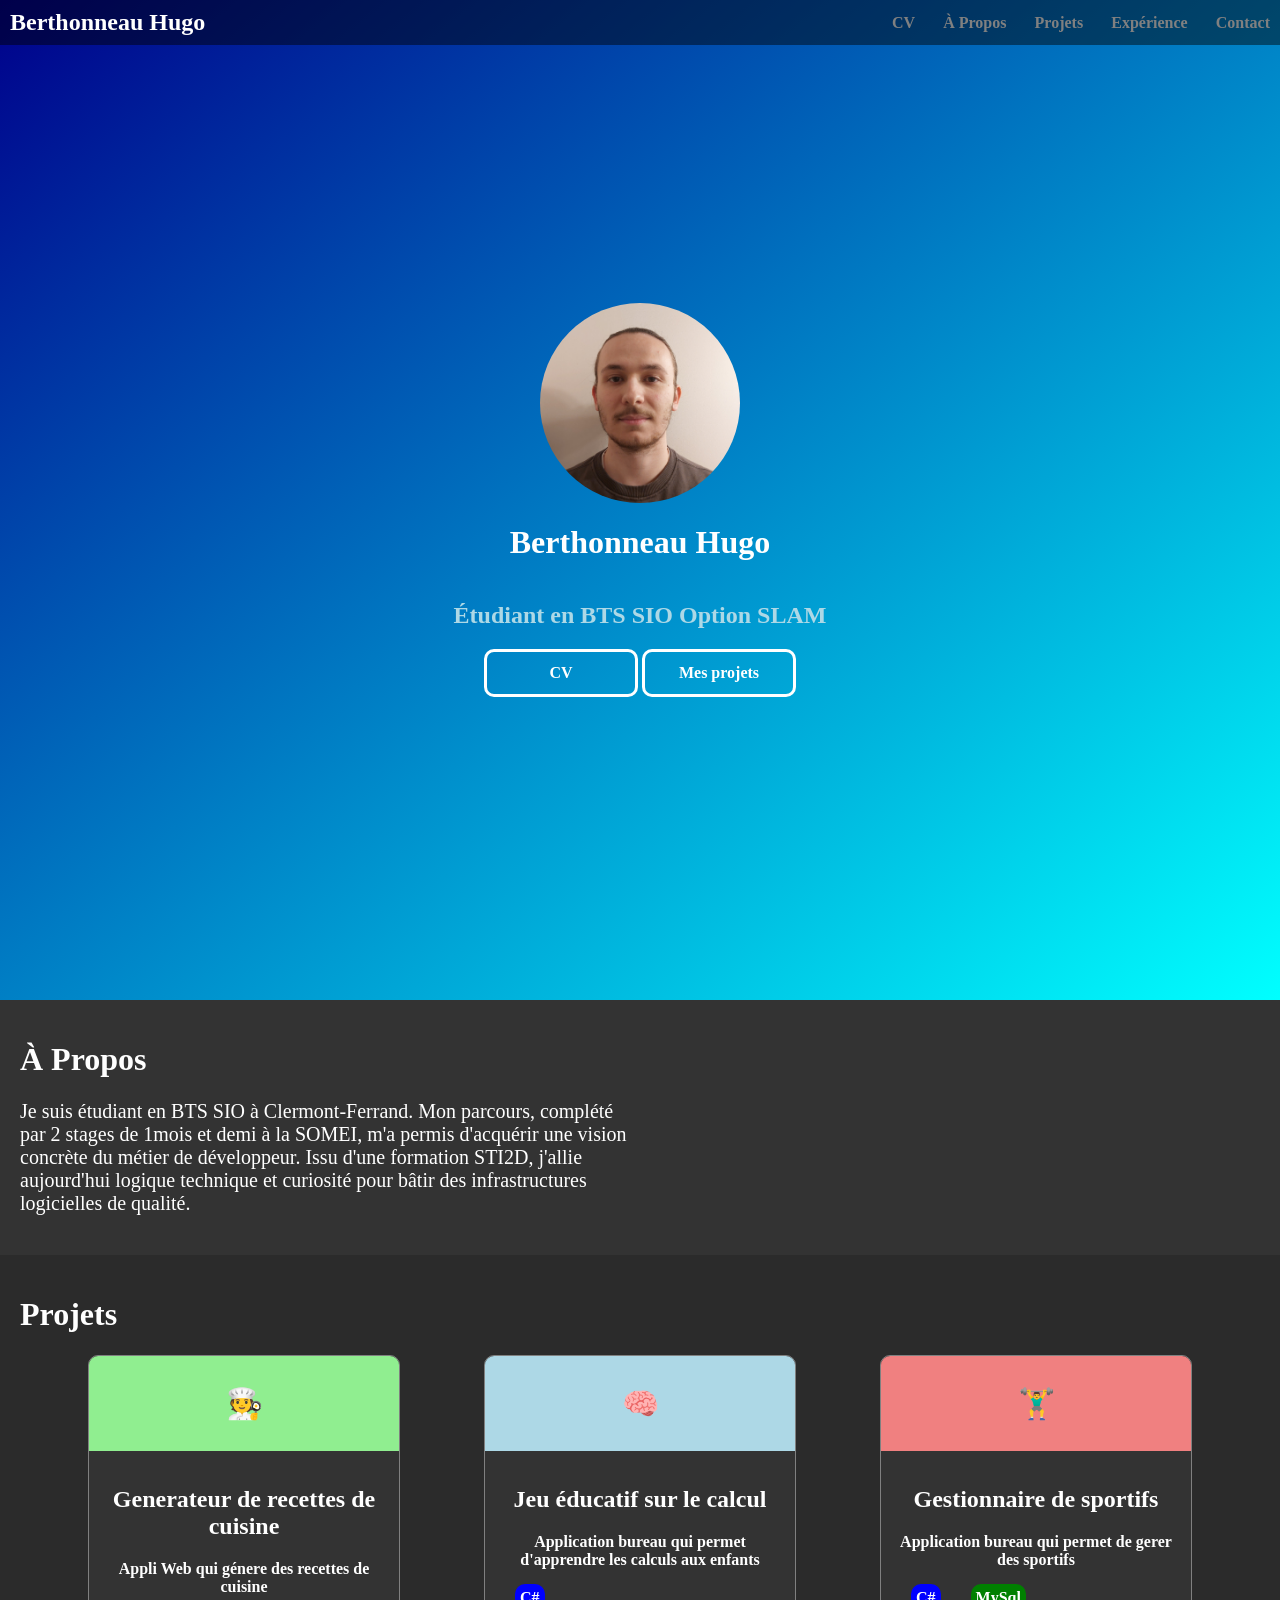
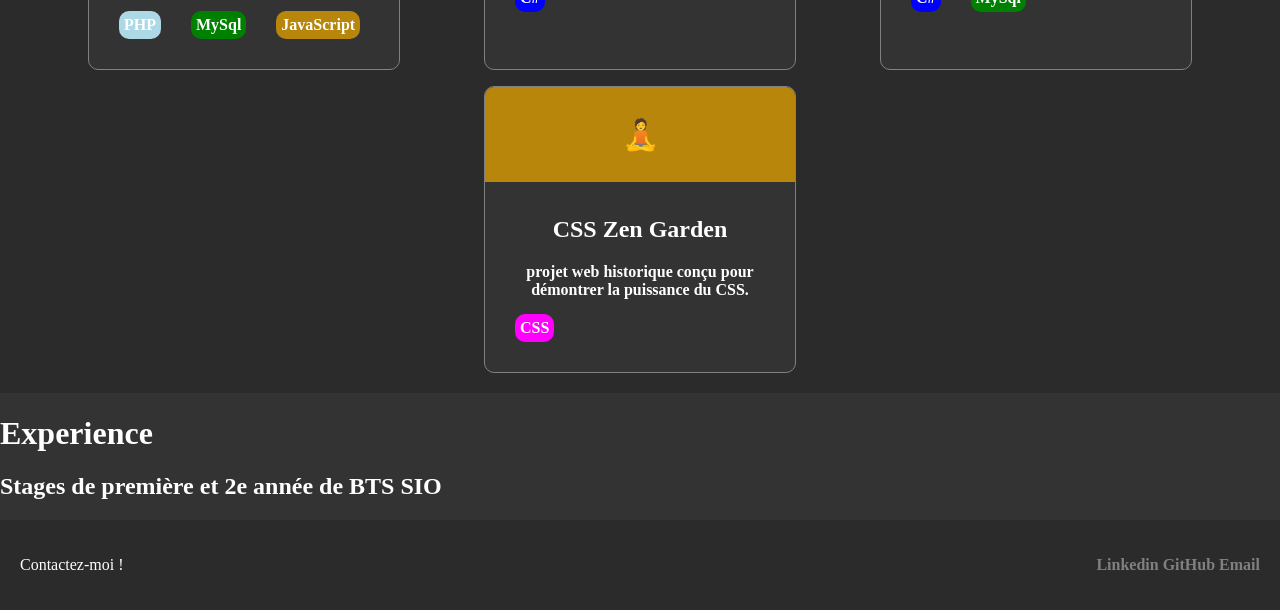
==== index.html @ bf213503 "ajout" ====
<!DOCTYPE html>
<html lang="fr">
    <head>
        <meta charset="utf-8">
        <link rel="stylesheet" href="style.css" type="text/css" />
    </head>
    <body>
        <nav>
            <h1>Berthonneau Hugo</h1>
            <div id="liens">
                <a href="assets/pdf/CVHugoBerthonneau.pdf" download="CV_Hugo_Berthonneau">CV</a>
                <a href="#aPropos">À Propos</a>
                <a href="#projets">Projets</a>
                <a href="#experience">Expérience</a>
                <a href="#contact">Contact</a>

            </div>
        </nav>
        <div id="bandeau">
            <img src="assets/images/photo.png" alt="photo de profil" id="photoProfil">
            <h1>Berthonneau Hugo</h1>
            <h2 id="etudiant">Étudiant en BTS SIO Option SLAM</h2>
            
            <div>
                <a href="assets/pdf/CVHugoBerthonneau.pdf" download="CV_Hugo_Berthonneau" class="btn">CV</a>
                <a href="#projets" class="btn">Mes projets</a>
            </div>

        </div>
        <div id="contenu">


            <div id="aPropos">
                <h1>À Propos</h1>

                <p>
                    Je suis étudiant en BTS SIO à Clermont-Ferrand. Mon parcours, complété par 2 stages de 1mois et demi à la SOMEI, m'a permis d'acquérir une vision concrète du métier de développeur. Issu d'une formation STI2D, j'allie aujourd'hui logique technique et curiosité pour bâtir des infrastructures logicielles de qualité.
                </p>

            </div>


            <div id="projets">
                <h1>Projets</h1>

                <div id="listeProjets">
                    <!-- carte "Generateur de recettes de cuisine"-->
                    <a href="" class="projet">
                        <div class="headerProjet" style="background: lightgreen;">
                            🧑‍🍳
                        </div>
                        <div class="contenuProjet">
                            <h2>Generateur de recettes de cuisine</h2>
                            Appli Web qui génere des recettes de cuisine
                            <div id="langages">
                                <p class="langage" style="background-color: lightblue;">PHP</p>
                                <p class="langage" style="background-color: green;">MySql</p>
                                <p class="langage" style="background-color: darkgoldenrod;">JavaScript</p>
                            </div>                        
                        </div>
                    </a>

                    <!-- carte "Jeu éducatif sur le calcul"-->
                    <a href="" class="projet">
                        <div class="headerProjet" style="background: lightblue;">
                            🧠
                        </div>
                        <div class="contenuProjet">
                            <h2>Jeu éducatif sur le calcul</h2>
                            Application bureau qui permet d'apprendre les calculs aux enfants
                            <div id="langages">
                                <p class="langage" style="background-color: blue;">C#</p>
                            </div>                        
                        </div>
                    </a>

                    <!-- carte "Gestionnaire de sportifs"-->
                    <a href="" class="projet">
                        <div class="headerProjet" style="background: lightcoral;">
                            🏋️‍♂️
                        </div>
                        <div class="contenuProjet">
                            <h2>Gestionnaire de sportifs</h2>
                            Application bureau qui permet de gerer des sportifs
                            <div id="langages">
                                <p class="langage" style="background-color: blue;">C#</p>
                                <p class="langage" style="background-color: green;">MySql</p>
                            </div>                        
                        </div>
                    </a>

                    <!-- carte "CSS Zen Garden"-->
                    <a href="" class="projet">
                        <div class="headerProjet" style="background: darkgoldenrod;">
                            🧘
                        </div>
                        <div class="contenuProjet">
                            <h2>CSS Zen Garden</h2>
                            projet web historique conçu pour démontrer la puissance du CSS.
                            <div id="langages">
                                <p class="langage" style="background-color: magenta;">CSS</p>
                            </div>                        
                        </div>
                    </a>

                </div>               
            </div>

            <h1>Experience</h1>

            <div id="experience">

                <div>
                    <h2>Stages de première et 2e année de BTS SIO</h2>
                    
                </div>
                
            </div>

            <div id="contact">

                <p>Contactez-moi !</p>
                <div>
                    <a href="https://www.linkedin.com/in/hugoberthonneau/">Linkedin</a>
                    <a href="https://github.com/HugoBerthonneau">GitHub</a>
                    <a href="mailto:hugo.berthonneau42@gmail.com">Email</a>
                </div>
                
            </div>
        </div>
    </body>
</html>
---- style.css ----
* {
    color: white;
    
}

body {
    background-color: rgb(51, 51, 51);
    margin: 0px;
}

nav {
    position: fixed;
    display: flex;
    justify-content: space-between;
    color: rgb(51, 51, 51);
    align-items: center;
    width: 100%;
    height: 5%;
    background-color: rgba(0, 0, 0, 0.459);
    padding: 10px;
    box-sizing: border-box;
    z-index: 1;
}

a {
    color: gray;
    text-align: center;
    text-decoration: none;
    display: inline-block;
    font-weight: bold;
}

a:hover {
    color: white;
}

#liens {
    display: flex;
    justify-content: space-between;
    width: 30%;
}

#bandeau {
    background: linear-gradient(to bottom right, darkblue, cyan);
    height: 1000px;
    margin: 0px;
    display: flex;
    justify-content: center;
    flex-direction: column;
    align-items: center;
    backdrop-filter: blur(10px);
}

#photoProfil {
    width: 200px;
    height: 200px;
    border-radius: 50%;
}

#etudiant {
    color: lightblue;
}


.btn {
    padding: 12px 24px;
    border-radius: 10px;
    color: white;
    border: solid;
    width: 100px;
}

.btn:hover {
    background-color: rgba(255, 255, 255, 0.356);
    cursor: pointer;
}

#aPropos p {
    font-size: 20px;
    width: 50%;
    align-self: center;
}

#projets, #aPropos, #contact {
    padding: 20px;
}

#projets, #contact {
    background-color: rgb(43, 43, 43);
}

#listeProjets {
    display: flex;
    justify-content: space-evenly;
    flex-wrap: wrap;
    gap: 16px;
}

.projet {
    border: 1px solid gray;
    border-radius: 10px;
    width: 25%;
    overflow: hidden;
    background-color: rgb(51, 51, 51);
}

.projet .headerProjet{
    text-align: center;
    padding: 30px;
    font-size: 30px;
}

.projet .contenuProjet {
    padding: 15px;
}

#langages {
    display: flex;
    justify-content: flex-start;
}

.langage {
    border-radius: 10px;
    box-sizing: border-box;
    text-align: center;
    padding: 5px;
    width: fit-content;
    font-weight: bold;
    margin: 15px;
    flex-wrap: wrap;
}

#contact {
    display: flex;
    justify-content: space-between;
    padding: 20px;
    align-items: center;
}
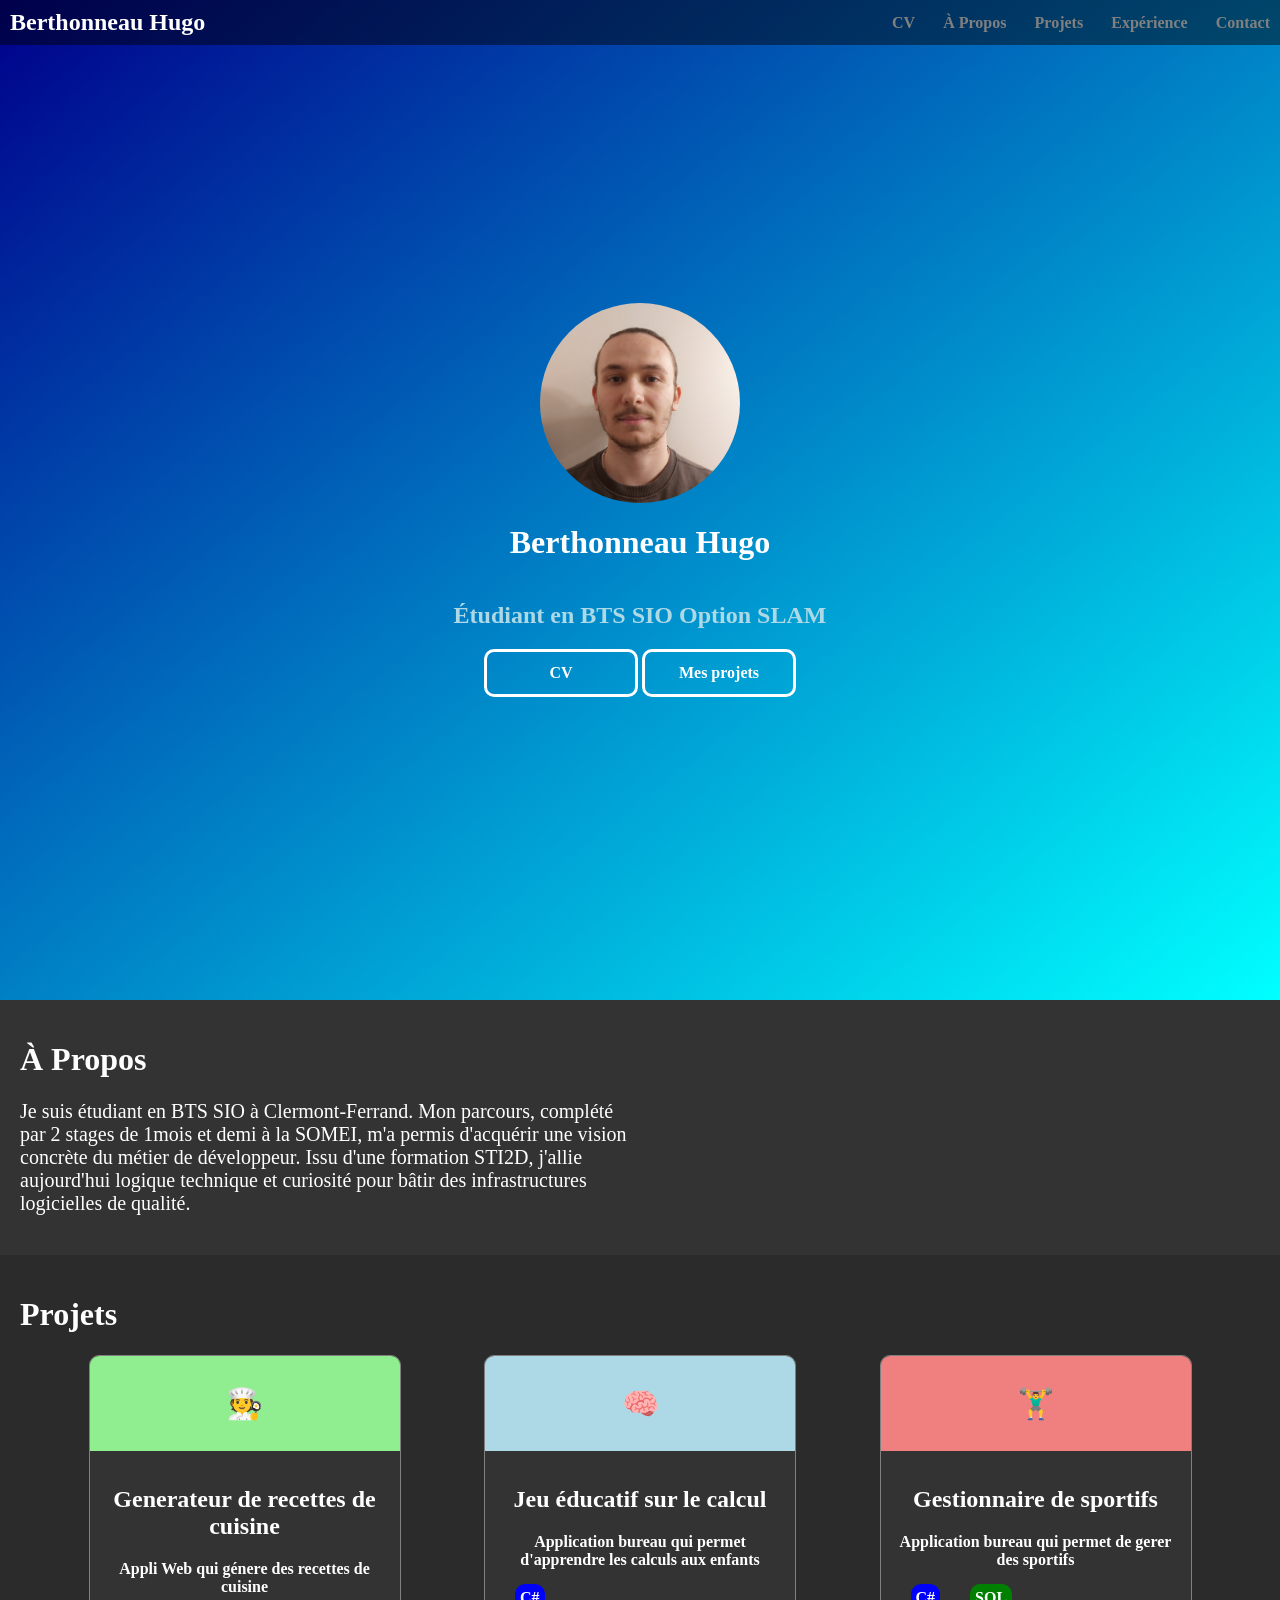
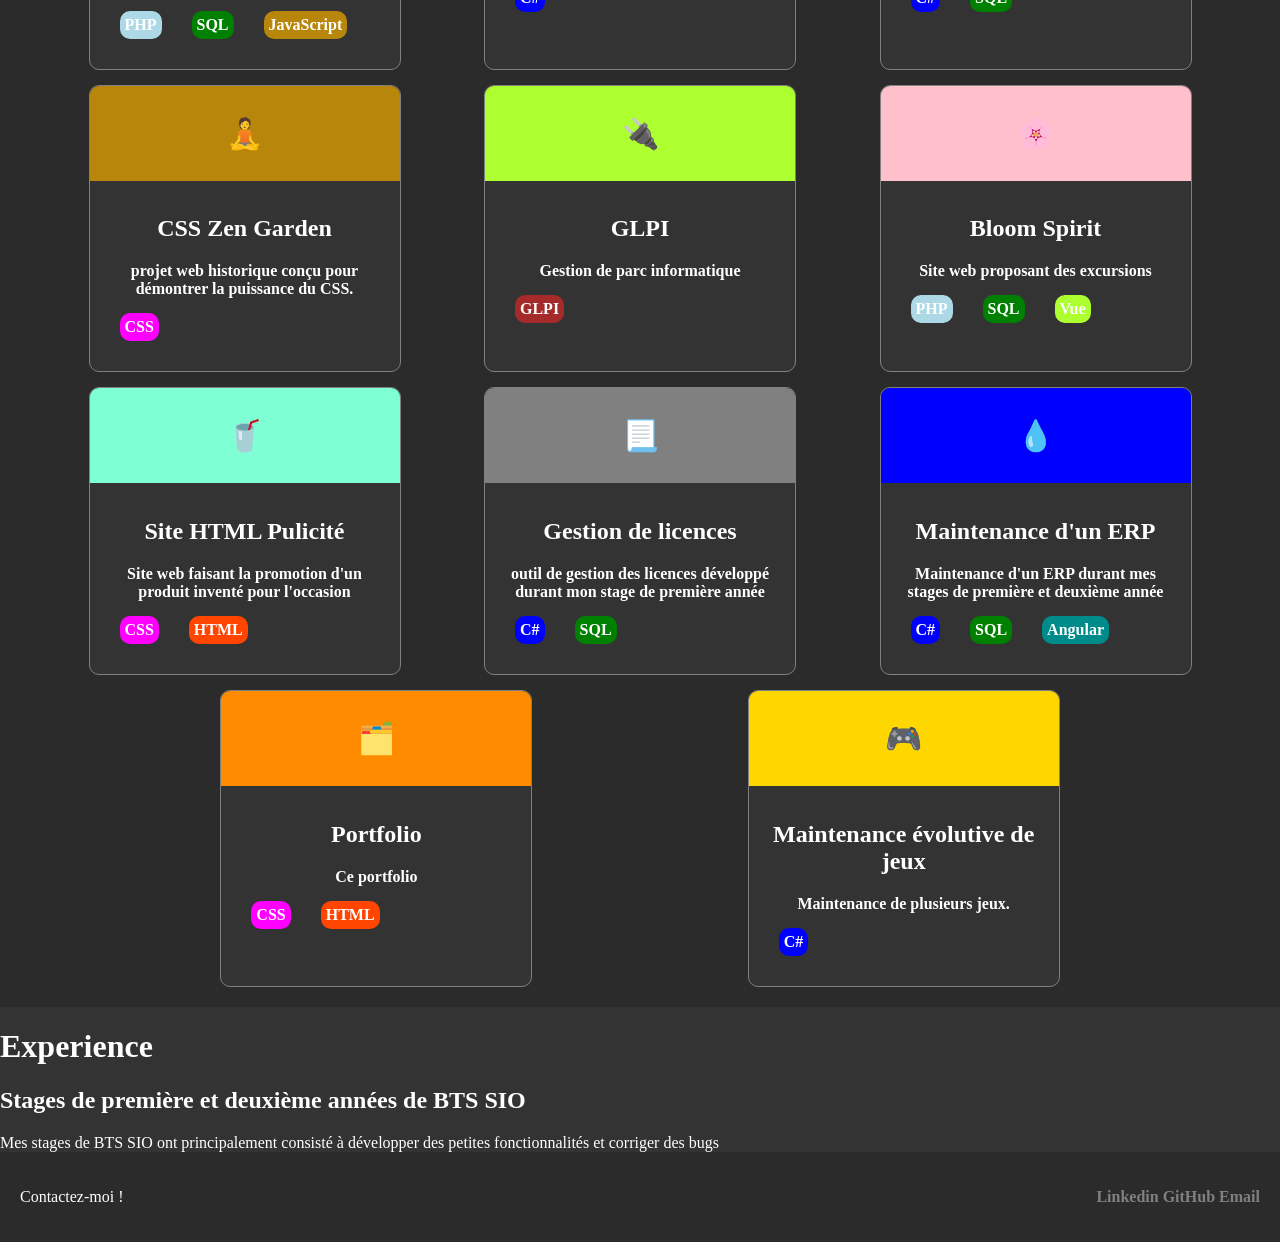
==== commit bfd9564c: "modifs" ====
--- a/index.html
+++ b/index.html
@@ -54,7 +54,7 @@
                             Appli Web qui génere des recettes de cuisine
                             <div id="langages">
                                 <p class="langage" style="background-color: lightblue;">PHP</p>
-                                <p class="langage" style="background-color: green;">MySql</p>
+                                <p class="langage" style="background-color: green;">SQL</p>
                                 <p class="langage" style="background-color: darkgoldenrod;">JavaScript</p>
                             </div>                        
                         </div>
@@ -84,7 +84,7 @@
                             Application bureau qui permet de gerer des sportifs
                             <div id="langages">
                                 <p class="langage" style="background-color: blue;">C#</p>
-                                <p class="langage" style="background-color: green;">MySql</p>
+                                <p class="langage" style="background-color: green;">SQL</p>
                             </div>                        
                         </div>
                     </a>
@@ -103,6 +103,111 @@
                         </div>
                     </a>
 
+                    <!-- carte "GLPI"-->
+                    <a href="" class="projet">
+                        <div class="headerProjet" style="background: greenyellow;">
+                            🔌
+                        </div>
+                        <div class="contenuProjet">
+                            <h2>GLPI</h2>
+                            Gestion de parc informatique
+                            <div id="langages">
+                                <p class="langage" style="background-color: brown;">GLPI</p>
+                            </div>                        
+                        </div>
+                    </a>
+
+                    <!-- carte "Bloom Spirit"-->
+                    <a href="" class="projet">
+                        <div class="headerProjet" style="background: pink;">
+                            🌸
+                        </div>
+                        <div class="contenuProjet">
+                            <h2>Bloom Spirit</h2>
+                            Site web proposant des excursions
+                            <div id="langages">
+                                <p class="langage" style="background-color: lightblue;">PHP</p>
+                                <p class="langage" style="background-color: green;">SQL</p>
+                                <p class="langage" style="background-color: greenyellow;">Vue</p>
+                            </div>                        
+                        </div>
+                    </a>
+
+                    <!-- carte "Site HTML Pulicité"-->
+                    <a href="" class="projet">
+                        <div class="headerProjet" style="background: aquamarine;">
+                            🥤
+                        </div>
+                        <div class="contenuProjet">
+                            <h2>Site HTML Pulicité</h2>
+                            Site web faisant la promotion d'un produit inventé pour l'occasion
+                            <div id="langages">
+                                <p class="langage" style="background-color: magenta;">CSS</p>
+                                <p class="langage" style="background-color: orangered;">HTML</p>
+                            </div>                        
+                        </div>
+                    </a>
+
+                    <!-- carte "Gestion de licences"-->
+                    <a href="" class="projet">
+                        <div class="headerProjet" style="background: grey;">
+                            📃
+                        </div>
+                        <div class="contenuProjet">
+                            <h2>Gestion de licences</h2>
+                            outil de gestion des licences développé durant mon stage de première année
+                            <div id="langages">
+                                <p class="langage" style="background-color: blue;">C#</p>
+                                <p class="langage" style="background-color: green;">SQL</p>
+                            </div>                        
+                        </div>
+                    </a>
+
+                    <!-- carte "Maintenance d'un ERP"-->
+                    <a href="" class="projet">
+                        <div class="headerProjet" style="background: blue;">
+                            💧
+                        </div>
+                        <div class="contenuProjet">
+                            <h2>Maintenance d'un ERP</h2>
+                            Maintenance d'un ERP durant mes stages de première et deuxième année
+                            <div id="langages">
+                                <p class="langage" style="background-color: blue;">C#</p>
+                                <p class="langage" style="background-color: green;">SQL</p>
+                                <p class="langage" style="background-color: darkcyan;">Angular</p>
+                            </div>                        
+                        </div>
+                    </a>
+
+                    <!-- carte "Portfolio"-->
+                    <a href="" class="projet">
+                        <div class="headerProjet" style="background: darkorange;">
+                            🗂️
+                        </div>
+                        <div class="contenuProjet">
+                            <h2>Portfolio</h2>
+                            Ce portfolio 
+                            <div id="langages">
+                                <p class="langage" style="background-color: magenta;">CSS</p>
+                                <p class="langage" style= "background-color: orangered;">HTML</p>
+                            </div>                        
+                        </div>
+                    </a>
+
+                    <!-- carte "Maintenance corrective et/ou évolutive de jeux"-->
+                    <a href="" class="projet">
+                        <div class="headerProjet" style="background: gold;">
+                            🎮
+                        </div>
+                        <div class="contenuProjet">
+                            <h2>Maintenance évolutive de jeux</h2>
+                            Maintenance de plusieurs jeux.
+                            <div id="langages">
+                                <p class="langage" style="background-color: blue;">C#</p>
+                            </div>                        
+                        </div>
+                    </a>
+
                 </div>               
             </div>
 
@@ -111,9 +216,10 @@
             <div id="experience">
 
                 <div>
-                    <h2>Stages de première et 2e année de BTS SIO</h2>
-                    
+                    <h2>Stages de première et deuxième années de BTS SIO</h2>                    
                 </div>
+
+                Mes stages de BTS SIO ont principalement consisté à développer des petites fonctionnalités et corriger des bugs
                 
             </div>
 
--- a/style.css
+++ b/style.css
@@ -93,7 +93,7 @@
     display: flex;
     justify-content: space-evenly;
     flex-wrap: wrap;
-    gap: 16px;
+    gap: 15px;
 }
 
 .projet {
@@ -134,5 +134,6 @@
     display: flex;
     justify-content: space-between;
     padding: 20px;
-    align-items: center;
+    align-items: center;  
+    
 }
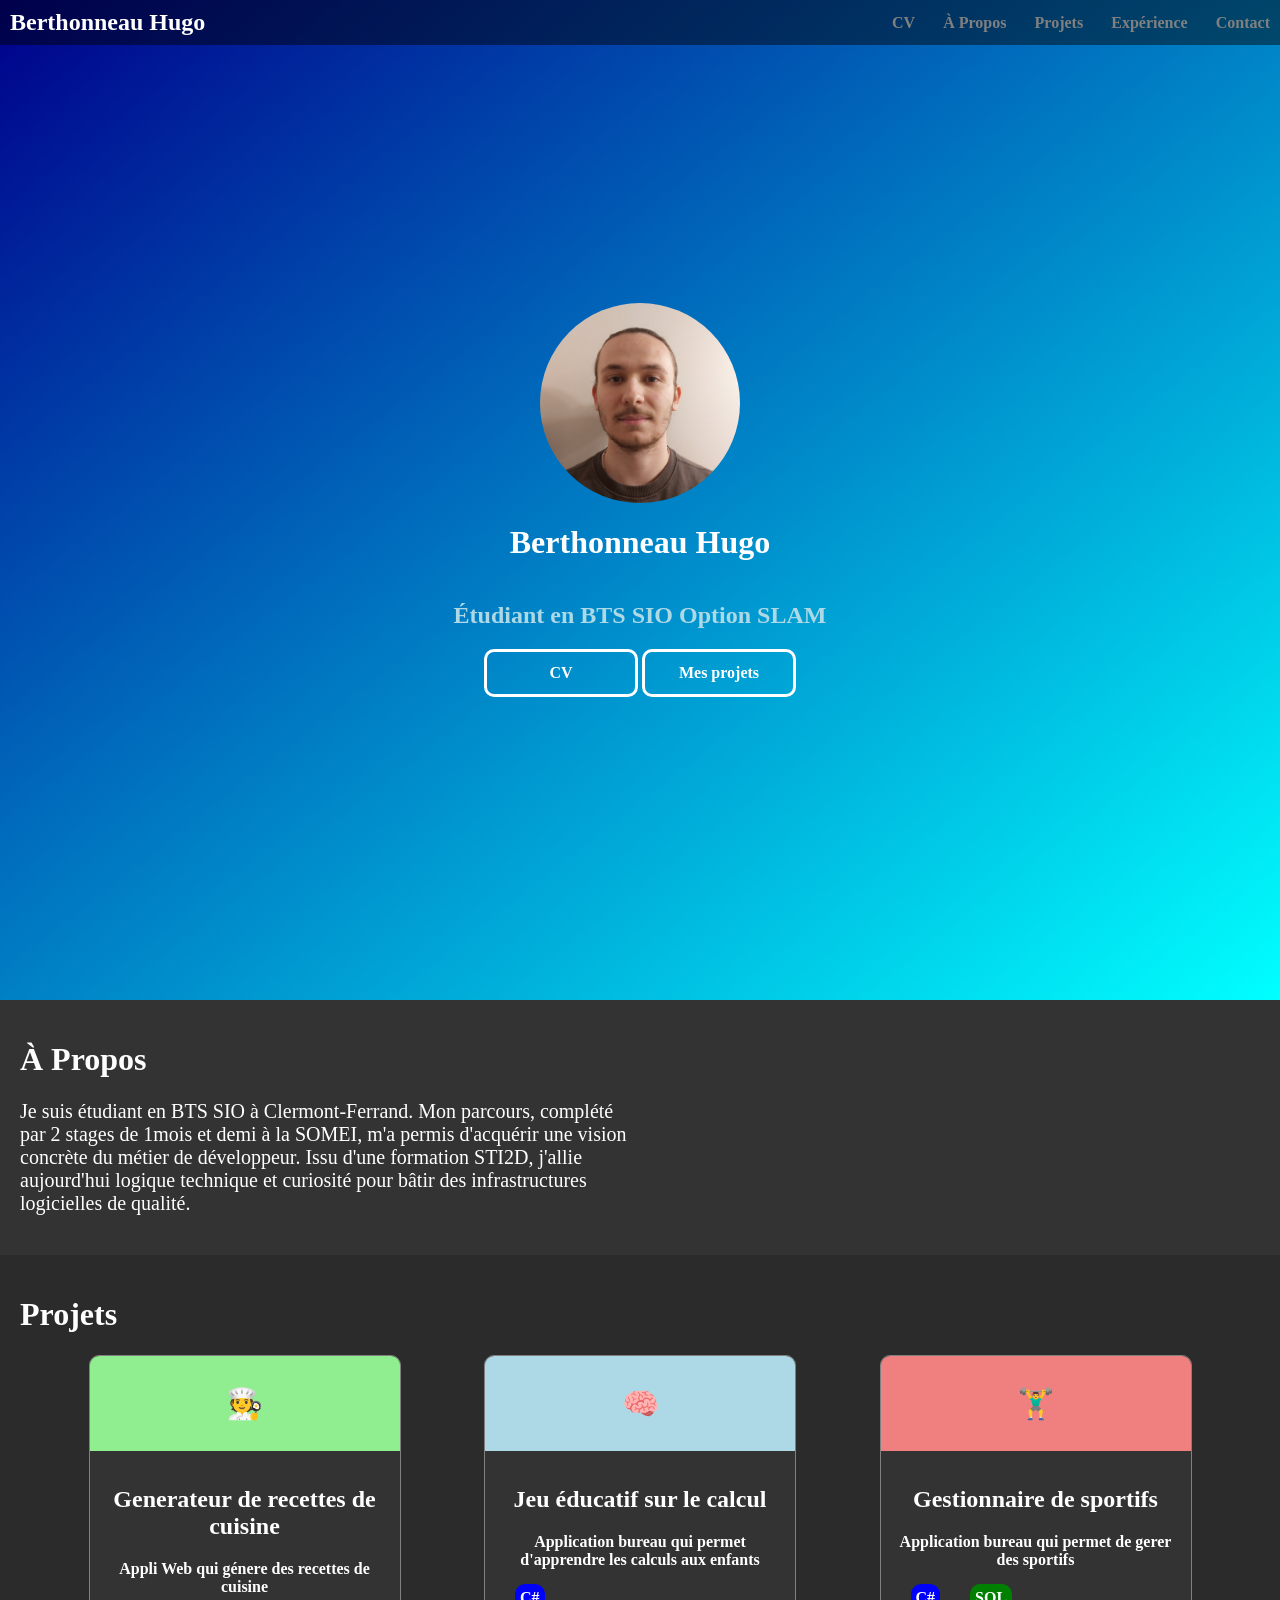
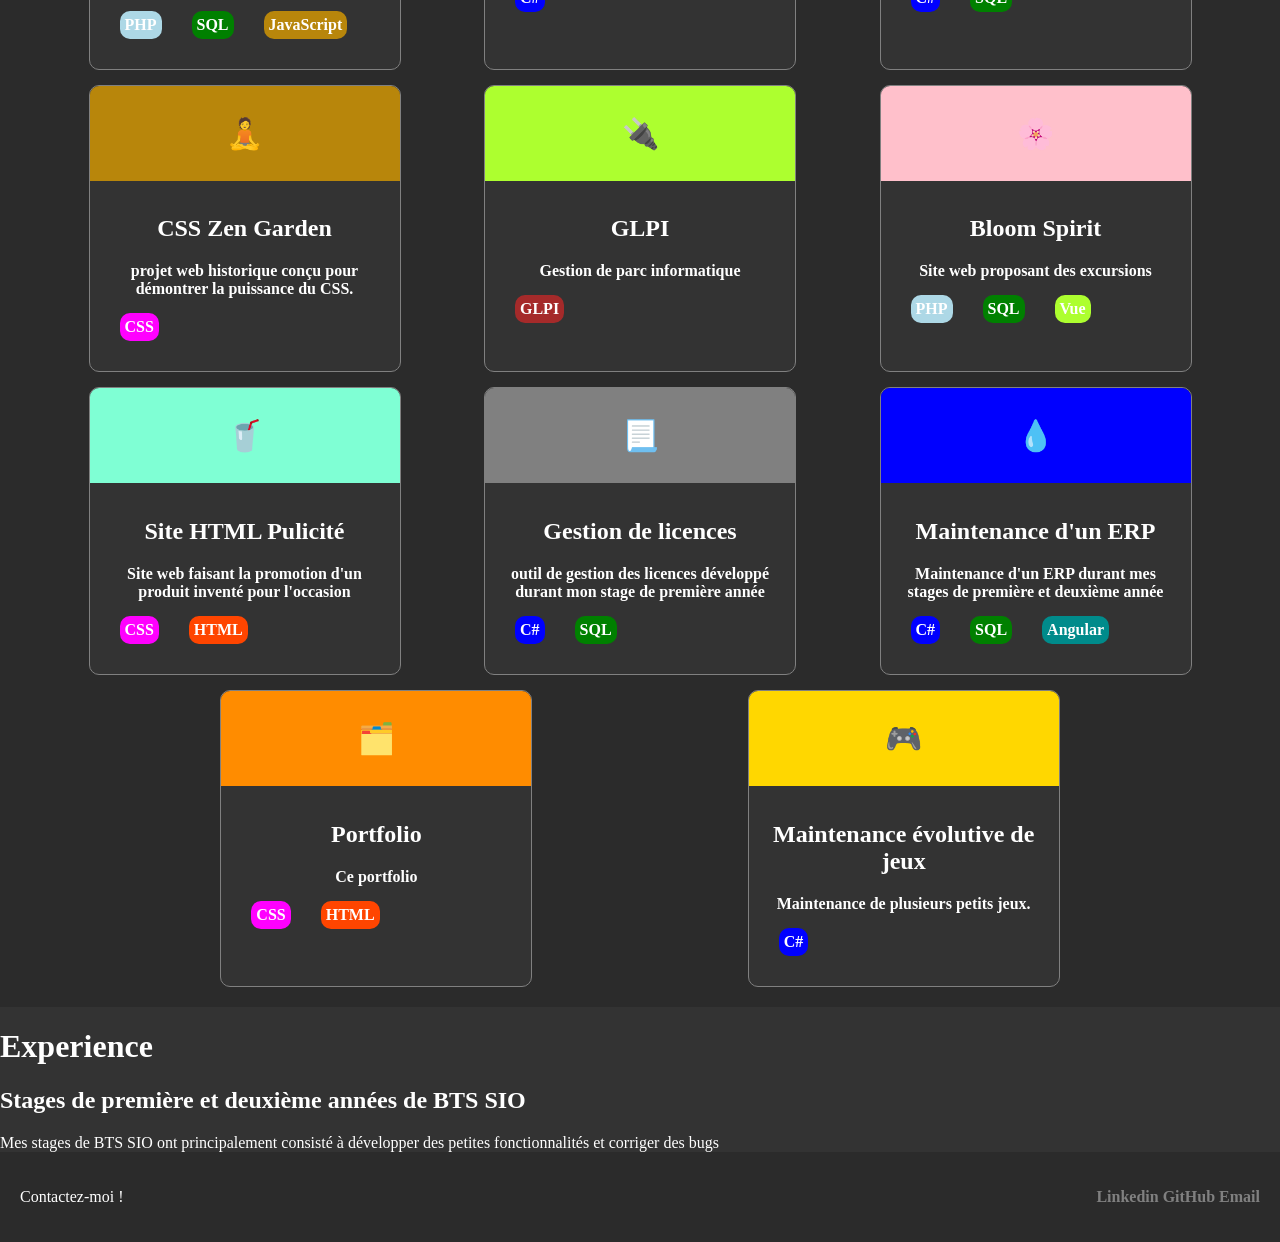
==== commit fe763e4d: "push final ?" ====
--- a/index.html
+++ b/index.html
@@ -45,7 +45,7 @@
 
                 <div id="listeProjets">
                     <!-- carte "Generateur de recettes de cuisine"-->
-                    <a href="" class="projet">
+                    <a href="recettes.html" class="projet">
                         <div class="headerProjet" style="background: lightgreen;">
                             🧑‍🍳
                         </div>
@@ -75,7 +75,7 @@
                     </a>
 
                     <!-- carte "Gestionnaire de sportifs"-->
-                    <a href="" class="projet">
+                    <a href="sportsio.html" class="projet">
                         <div class="headerProjet" style="background: lightcoral;">
                             🏋️‍♂️
                         </div>
@@ -118,7 +118,7 @@
                     </a>
 
                     <!-- carte "Bloom Spirit"-->
-                    <a href="" class="projet">
+                    <a href="bloomSpirit.html" class="projet">
                         <div class="headerProjet" style="background: pink;">
                             🌸
                         </div>
@@ -201,7 +201,7 @@
                         </div>
                         <div class="contenuProjet">
                             <h2>Maintenance évolutive de jeux</h2>
-                            Maintenance de plusieurs jeux.
+                            Maintenance de plusieurs petits jeux.
                             <div id="langages">
                                 <p class="langage" style="background-color: blue;">C#</p>
                             </div>                        
--- a/style.css
+++ b/style.css
@@ -75,7 +75,7 @@
     cursor: pointer;
 }
 
-#aPropos p {
+#aPropos p, #enjeux, #bilan {
     font-size: 20px;
     width: 50%;
     align-self: center;
@@ -85,7 +85,7 @@
     padding: 20px;
 }
 
-#projets, #contact {
+#projets, #contact, #enjeux, #bilan{
     background-color: rgb(43, 43, 43);
 }
 
@@ -136,4 +136,31 @@
     padding: 20px;
     align-items: center;  
     
+}
+
+#enjeux, .pages, #bilan {
+        padding: 20px;
+        width: 100%;
+}
+
+.pages {
+    display: grid;
+    grid-template-columns: 2fr 1fr;
+    grid-template-rows: 1fr 1fr;
+    gap: 12px;
+
+}
+
+.pages img:first-child {
+    grid-row: span 2;
+    width: 100%;
+    height: 100%;
+    object-fit: cover;
+}
+
+.pages img {
+    width: 100%;
+    height: 100%;
+    object-fit: cover;
+    display: block;
 }
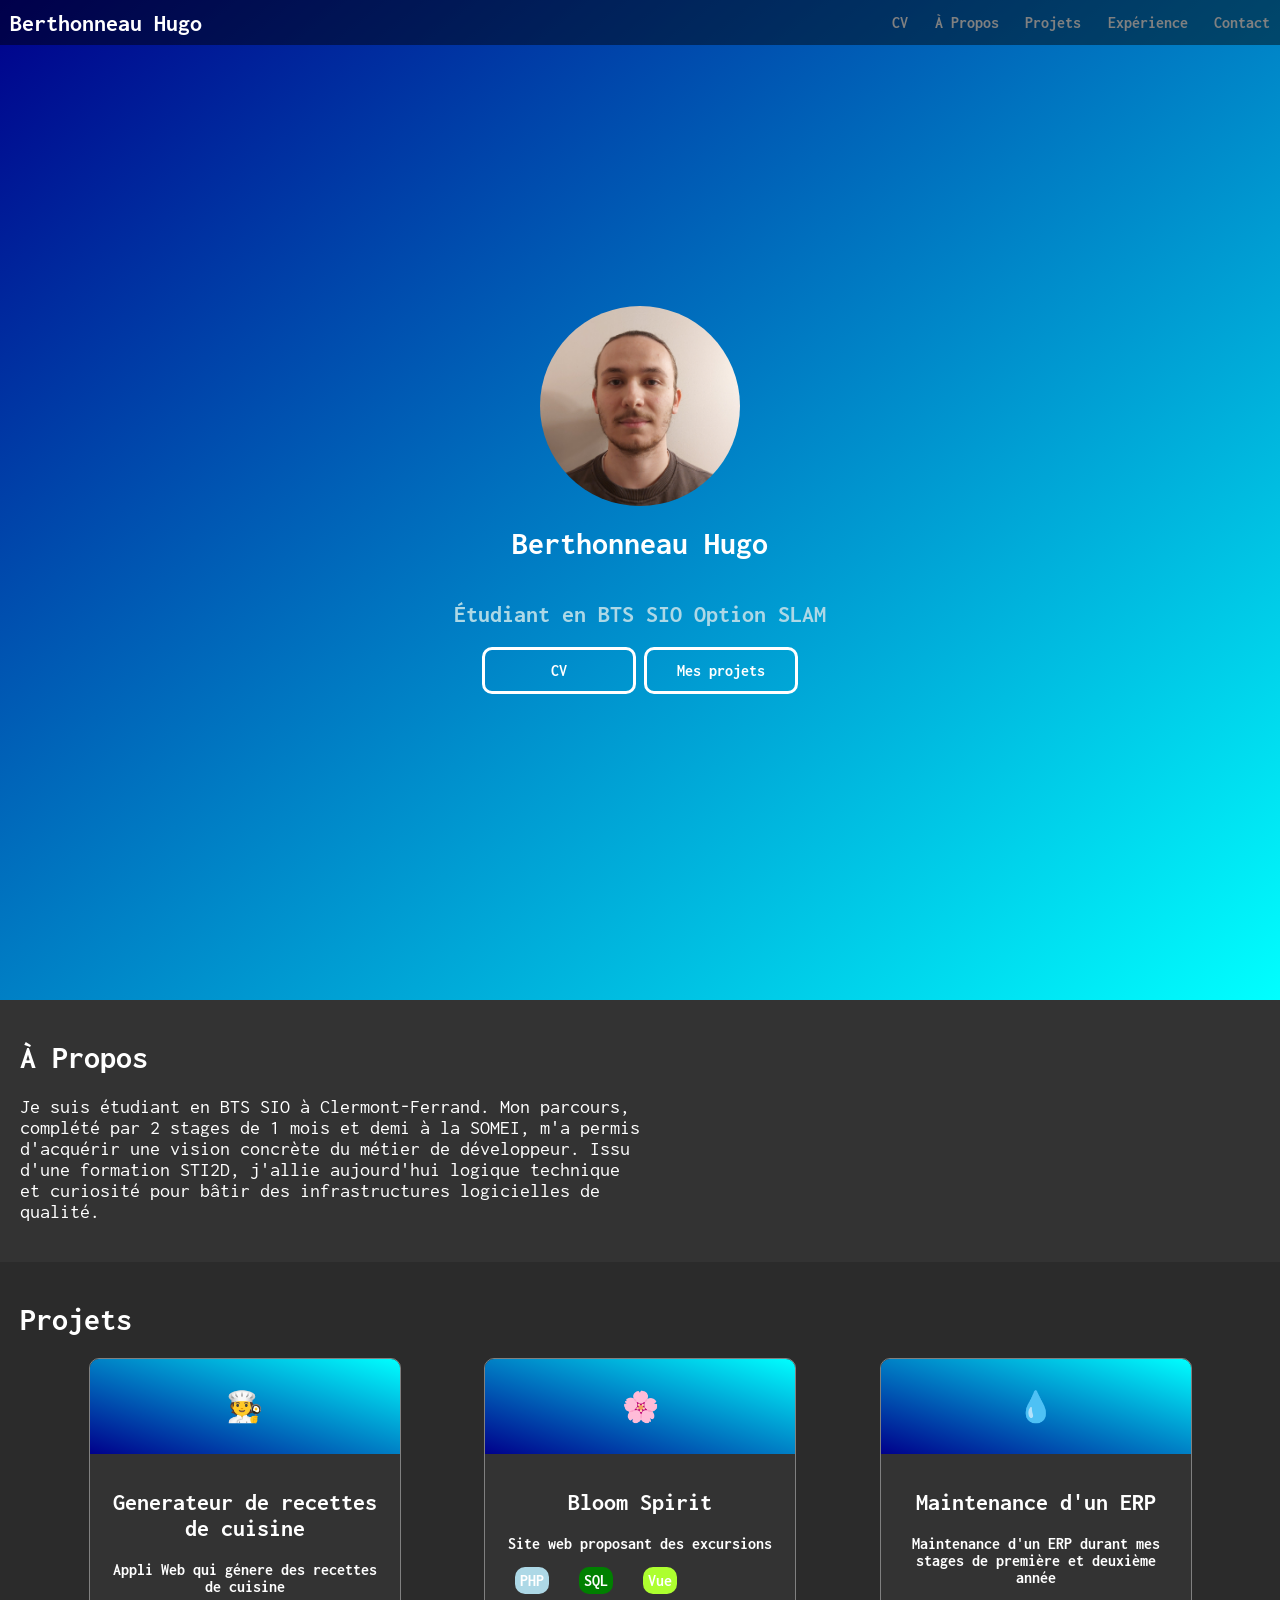
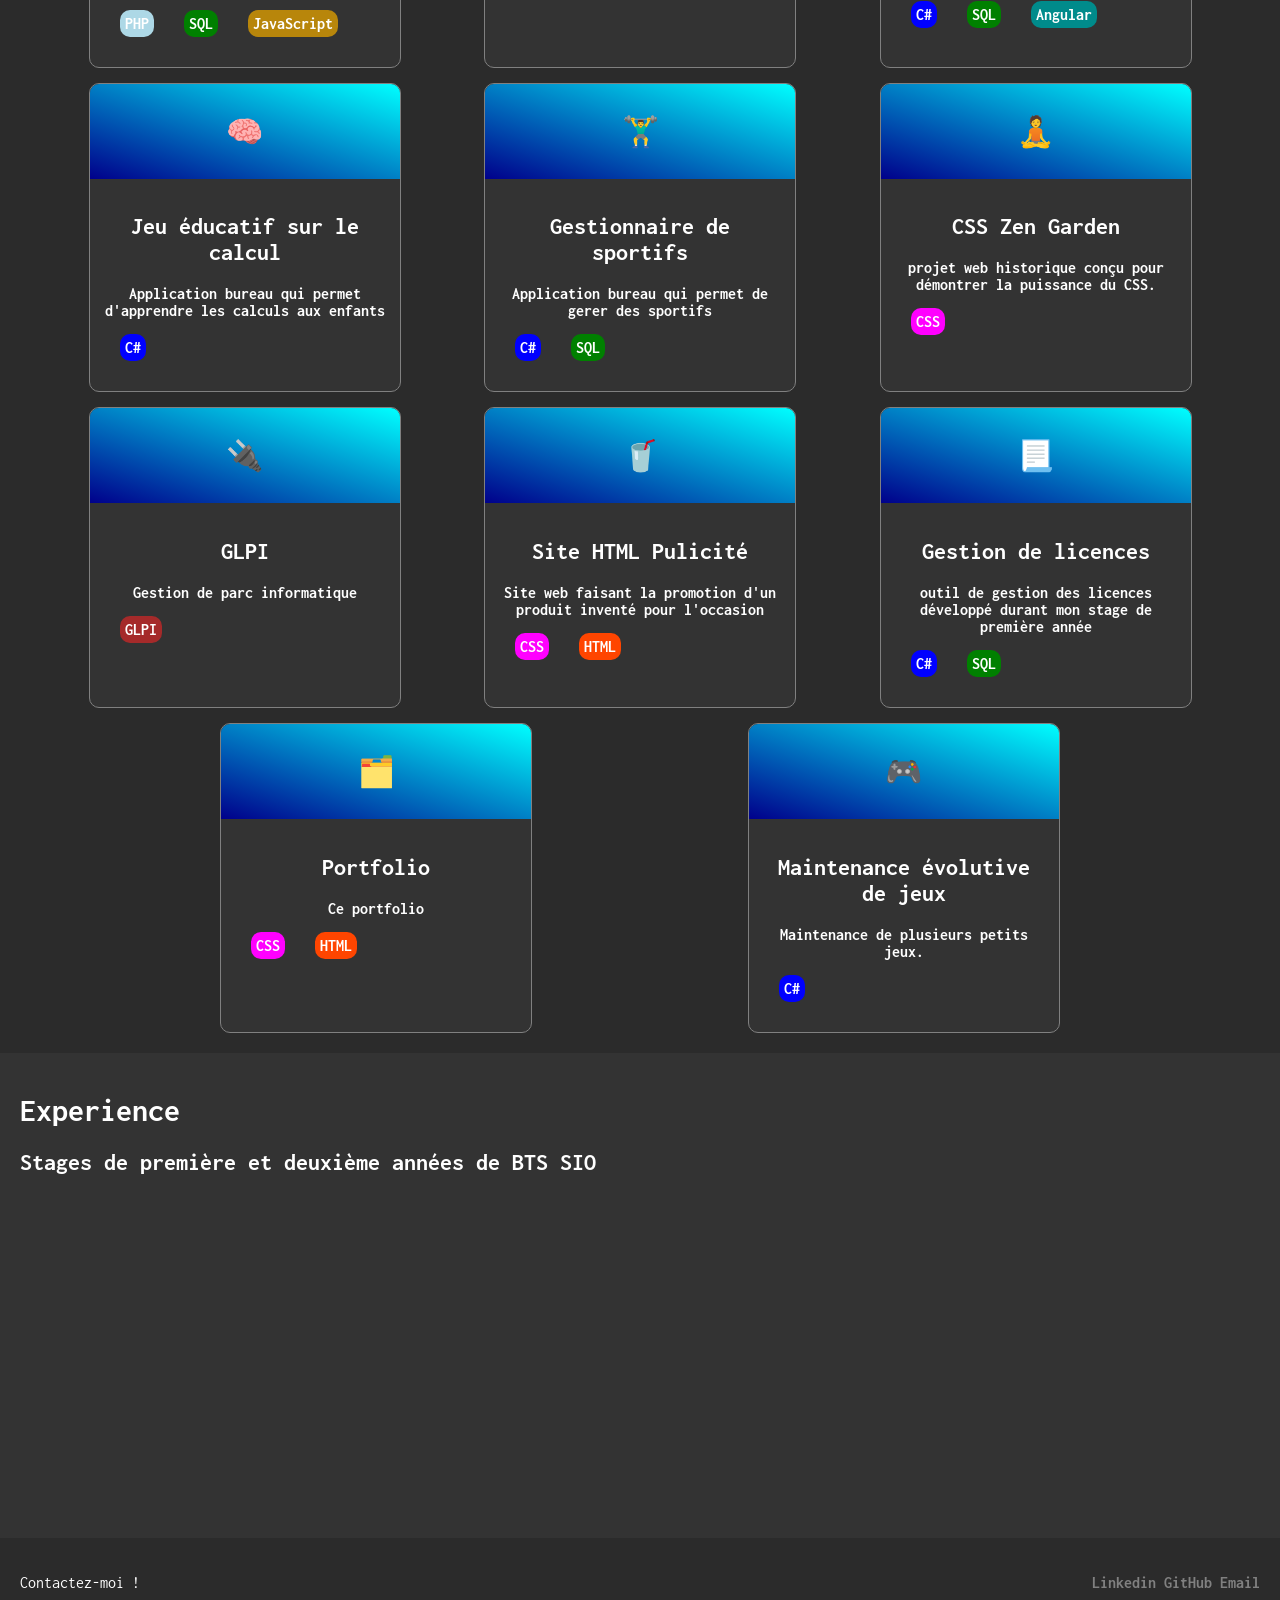
==== commit d3d4ed41: "modifs page recettes" ====
--- a/index.html
+++ b/index.html
@@ -34,7 +34,8 @@
                 <h1>À Propos</h1>
 
                 <p>
-                    Je suis étudiant en BTS SIO à Clermont-Ferrand. Mon parcours, complété par 2 stages de 1mois et demi à la SOMEI, m'a permis d'acquérir une vision concrète du métier de développeur. Issu d'une formation STI2D, j'allie aujourd'hui logique technique et curiosité pour bâtir des infrastructures logicielles de qualité.
+                    Je suis étudiant en BTS SIO à Clermont-Ferrand. Mon parcours, complété par 2 stages de 1 mois et demi à la SOMEI, m'a permis d'acquérir une vision concrète du métier de développeur.
+                    Issu d'une formation STI2D, j'allie aujourd'hui logique technique et curiosité pour bâtir des infrastructures logicielles de qualité.
                 </p>
 
             </div>
@@ -46,7 +47,7 @@
                 <div id="listeProjets">
                     <!-- carte "Generateur de recettes de cuisine"-->
                     <a href="recettes.html" class="projet">
-                        <div class="headerProjet" style="background: lightgreen;">
+                        <div class="headerProjet">
                             🧑‍🍳
                         </div>
                         <div class="contenuProjet">
@@ -60,9 +61,41 @@
                         </div>
                     </a>
 
+                    <!-- carte "Bloom Spirit"-->
+                    <a href="bloomSpirit.html" class="projet">
+                        <div class="headerProjet">
+                            🌸
+                        </div>
+                        <div class="contenuProjet">
+                            <h2>Bloom Spirit</h2>
+                            Site web proposant des excursions
+                            <div id="langages">
+                                <p class="langage" style="background-color: lightblue;">PHP</p>
+                                <p class="langage" style="background-color: green;">SQL</p>
+                                <p class="langage" style="background-color: greenyellow;">Vue</p>
+                            </div>                        
+                        </div>
+                    </a>
+
+                    <!-- carte "Maintenance d'un ERP"-->
+                    <a href="" class="projet">
+                        <div class="headerProjet">
+                            💧
+                        </div>
+                        <div class="contenuProjet">
+                            <h2>Maintenance d'un ERP</h2>
+                            Maintenance d'un ERP durant mes stages de première et deuxième année
+                            <div id="langages">
+                                <p class="langage" style="background-color: blue;">C#</p>
+                                <p class="langage" style="background-color: green;">SQL</p>
+                                <p class="langage" style="background-color: darkcyan;">Angular</p>
+                            </div>                        
+                        </div>
+                    </a>
+
                     <!-- carte "Jeu éducatif sur le calcul"-->
                     <a href="" class="projet">
-                        <div class="headerProjet" style="background: lightblue;">
+                        <div class="headerProjet">
                             🧠
                         </div>
                         <div class="contenuProjet">
@@ -75,8 +108,8 @@
                     </a>
 
                     <!-- carte "Gestionnaire de sportifs"-->
-                    <a href="sportsio.html" class="projet">
-                        <div class="headerProjet" style="background: lightcoral;">
+                    <a href="" class="projet">
+                        <div class="headerProjet">
                             🏋️‍♂️
                         </div>
                         <div class="contenuProjet">
@@ -91,7 +124,7 @@
 
                     <!-- carte "CSS Zen Garden"-->
                     <a href="" class="projet">
-                        <div class="headerProjet" style="background: darkgoldenrod;">
+                        <div class="headerProjet">
                             🧘
                         </div>
                         <div class="contenuProjet">
@@ -105,7 +138,7 @@
 
                     <!-- carte "GLPI"-->
                     <a href="" class="projet">
-                        <div class="headerProjet" style="background: greenyellow;">
+                        <div class="headerProjet">
                             🔌
                         </div>
                         <div class="contenuProjet">
@@ -117,25 +150,10 @@
                         </div>
                     </a>
 
-                    <!-- carte "Bloom Spirit"-->
-                    <a href="bloomSpirit.html" class="projet">
-                        <div class="headerProjet" style="background: pink;">
-                            🌸
-                        </div>
-                        <div class="contenuProjet">
-                            <h2>Bloom Spirit</h2>
-                            Site web proposant des excursions
-                            <div id="langages">
-                                <p class="langage" style="background-color: lightblue;">PHP</p>
-                                <p class="langage" style="background-color: green;">SQL</p>
-                                <p class="langage" style="background-color: greenyellow;">Vue</p>
-                            </div>                        
-                        </div>
-                    </a>
 
                     <!-- carte "Site HTML Pulicité"-->
                     <a href="" class="projet">
-                        <div class="headerProjet" style="background: aquamarine;">
+                        <div class="headerProjet">
                             🥤
                         </div>
                         <div class="contenuProjet">
@@ -150,7 +168,7 @@
 
                     <!-- carte "Gestion de licences"-->
                     <a href="" class="projet">
-                        <div class="headerProjet" style="background: grey;">
+                        <div class="headerProjet">
                             📃
                         </div>
                         <div class="contenuProjet">
@@ -163,25 +181,9 @@
                         </div>
                     </a>
 
-                    <!-- carte "Maintenance d'un ERP"-->
-                    <a href="" class="projet">
-                        <div class="headerProjet" style="background: blue;">
-                            💧
-                        </div>
-                        <div class="contenuProjet">
-                            <h2>Maintenance d'un ERP</h2>
-                            Maintenance d'un ERP durant mes stages de première et deuxième année
-                            <div id="langages">
-                                <p class="langage" style="background-color: blue;">C#</p>
-                                <p class="langage" style="background-color: green;">SQL</p>
-                                <p class="langage" style="background-color: darkcyan;">Angular</p>
-                            </div>                        
-                        </div>
-                    </a>
-
                     <!-- carte "Portfolio"-->
                     <a href="" class="projet">
-                        <div class="headerProjet" style="background: darkorange;">
+                        <div class="headerProjet">
                             🗂️
                         </div>
                         <div class="contenuProjet">
@@ -196,7 +198,7 @@
 
                     <!-- carte "Maintenance corrective et/ou évolutive de jeux"-->
                     <a href="" class="projet">
-                        <div class="headerProjet" style="background: gold;">
+                        <div class="headerProjet">
                             🎮
                         </div>
                         <div class="contenuProjet">
@@ -211,16 +213,33 @@
                 </div>               
             </div>
 
+
+            <div id="experience">
             <h1>Experience</h1>
-
-            <div id="experience">
 
                 <div>
                     <h2>Stages de première et deuxième années de BTS SIO</h2>                    
                 </div>
 
-                Mes stages de BTS SIO ont principalement consisté à développer des petites fonctionnalités et corriger des bugs
-                
+                <br>
+                <br>
+                <br>
+                <br>
+                <br>
+                <br>
+                <br>
+                <br>
+                <br>
+                <br>
+                <br>
+                <br>
+                <br>
+                <br>
+                <br>
+                <br>
+                <br>
+                <br>
+                <br>
             </div>
 
             <div id="contact">
@@ -235,4 +254,30 @@
             </div>
         </div>
     </body>
-</html>+</html>
+
+
+
+<!-- BALISES COMPETENCES  -->
+
+
+<!-- <div class="competences">
+    <div>
+        <span class="competence">GPI</span> Gérer le patrimoine Informatique
+    </div>
+    <div>
+        <span class="competence">IDA</span> Répondre aux incidents et aux demandes d'assistance et d'évolution
+    </div>
+    <div>
+        <span class="competence">PEL</span> Développer la présence en ligne de l'organisation
+    </div>
+    <div>
+        <span class="competence">TMP</span> Travailler en mode projet
+    </div>
+    <div>
+        <span class="competence">MAD</span> Mettre à disposition des utilisateurs un service Informatique
+    </div>
+    <div>
+        <span class="competence">ODP</span> Organiser son développement professionel
+    </div>
+</div> -->
--- a/style.css
+++ b/style.css
@@ -1,11 +1,14 @@
+@import url('https://fonts.googleapis.com/css2?family=Inconsolata:wght@200..900&display=swap');
+
 * {
     color: white;
-    
+    font-family: 'Inconsolata', sans-serif;
 }
 
 body {
     background-color: rgb(51, 51, 51);
     margin: 0px;
+    overflow-x: hidden;
 }
 
 nav {
@@ -75,17 +78,17 @@
     cursor: pointer;
 }
 
-#aPropos p, #enjeux, #bilan {
+#aPropos p, .description, #bilan {
     font-size: 20px;
     width: 50%;
     align-self: center;
 }
 
-#projets, #aPropos, #contact {
-    padding: 20px;
-}
-
-#projets, #contact, #enjeux, #bilan{
+#projets, #aPropos, #contact, #experience {
+    padding: 20px;
+}
+
+#projets, #contact, .description, #bilan{
     background-color: rgb(43, 43, 43);
 }
 
@@ -108,6 +111,7 @@
     text-align: center;
     padding: 30px;
     font-size: 30px;
+    background: linear-gradient(to top right, darkblue, cyan);
 }
 
 .projet .contenuProjet {
@@ -138,9 +142,9 @@
     
 }
 
-#enjeux, .pages, #bilan {
-        padding: 20px;
-        width: 100%;
+.pages, #bilan {
+    padding: 20px;
+    width: 100%;
 }
 
 .pages {
@@ -148,7 +152,6 @@
     grid-template-columns: 2fr 1fr;
     grid-template-rows: 1fr 1fr;
     gap: 12px;
-
 }
 
 .pages img:first-child {
@@ -163,4 +166,44 @@
     height: 100%;
     object-fit: cover;
     display: block;
+}
+
+.description {
+    display: flex;
+    width: 100%;
+}
+
+.contexte {
+    width: 150%;
+    padding: 20px;
+}
+
+.competences {
+    width: 100%;
+    padding: 20px;
+}
+
+.competences div {
+    margin: 30px;
+    font-size: 17px;
+}
+
+.competence {
+    
+    border-radius: 10px;
+    box-sizing: border-box;
+    text-align: center;
+    font-weight: bold;
+    padding: 5px;
+    width: 50px;
+    margin: 15px;
+    flex-wrap: wrap;
+    border: solid white;
+}
+
+.vr {
+    border: solid grey;
+    width: -2px;
+    border-width: 1px;
+    margin: 15px;
 }
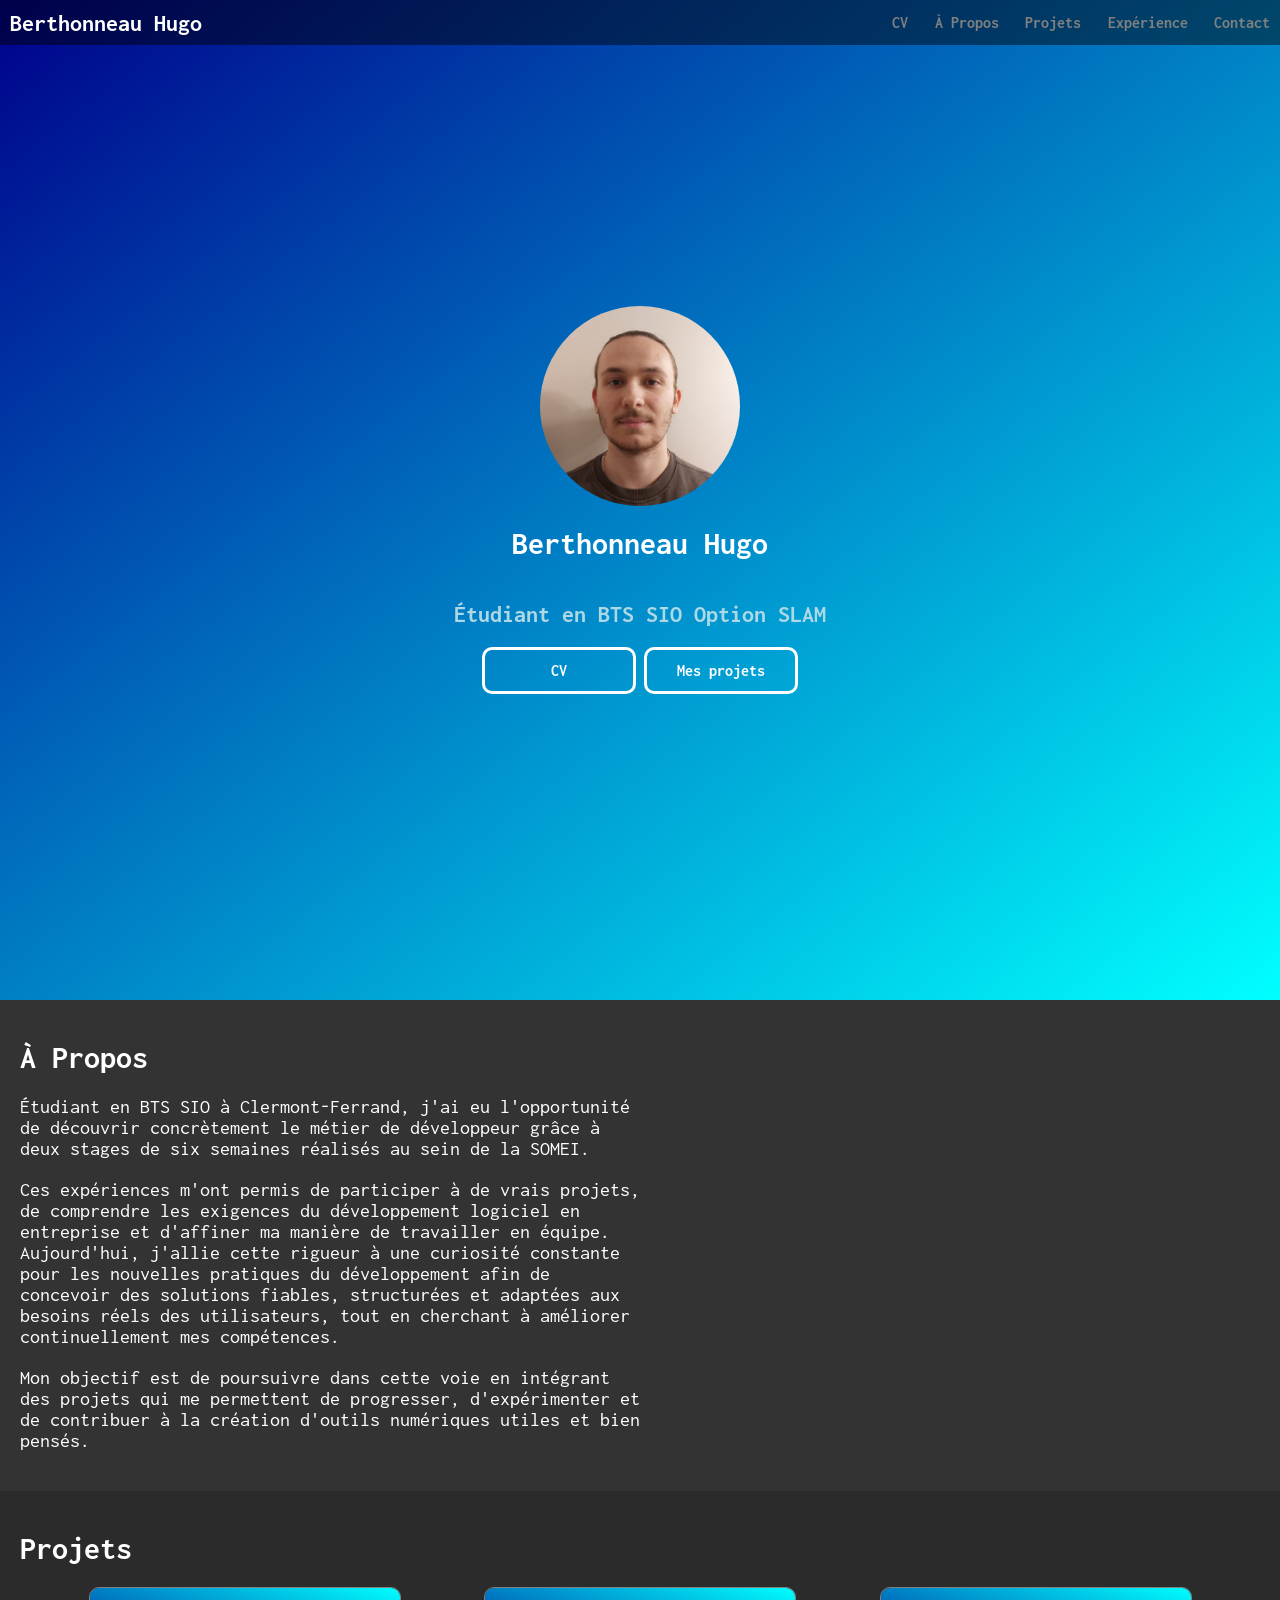
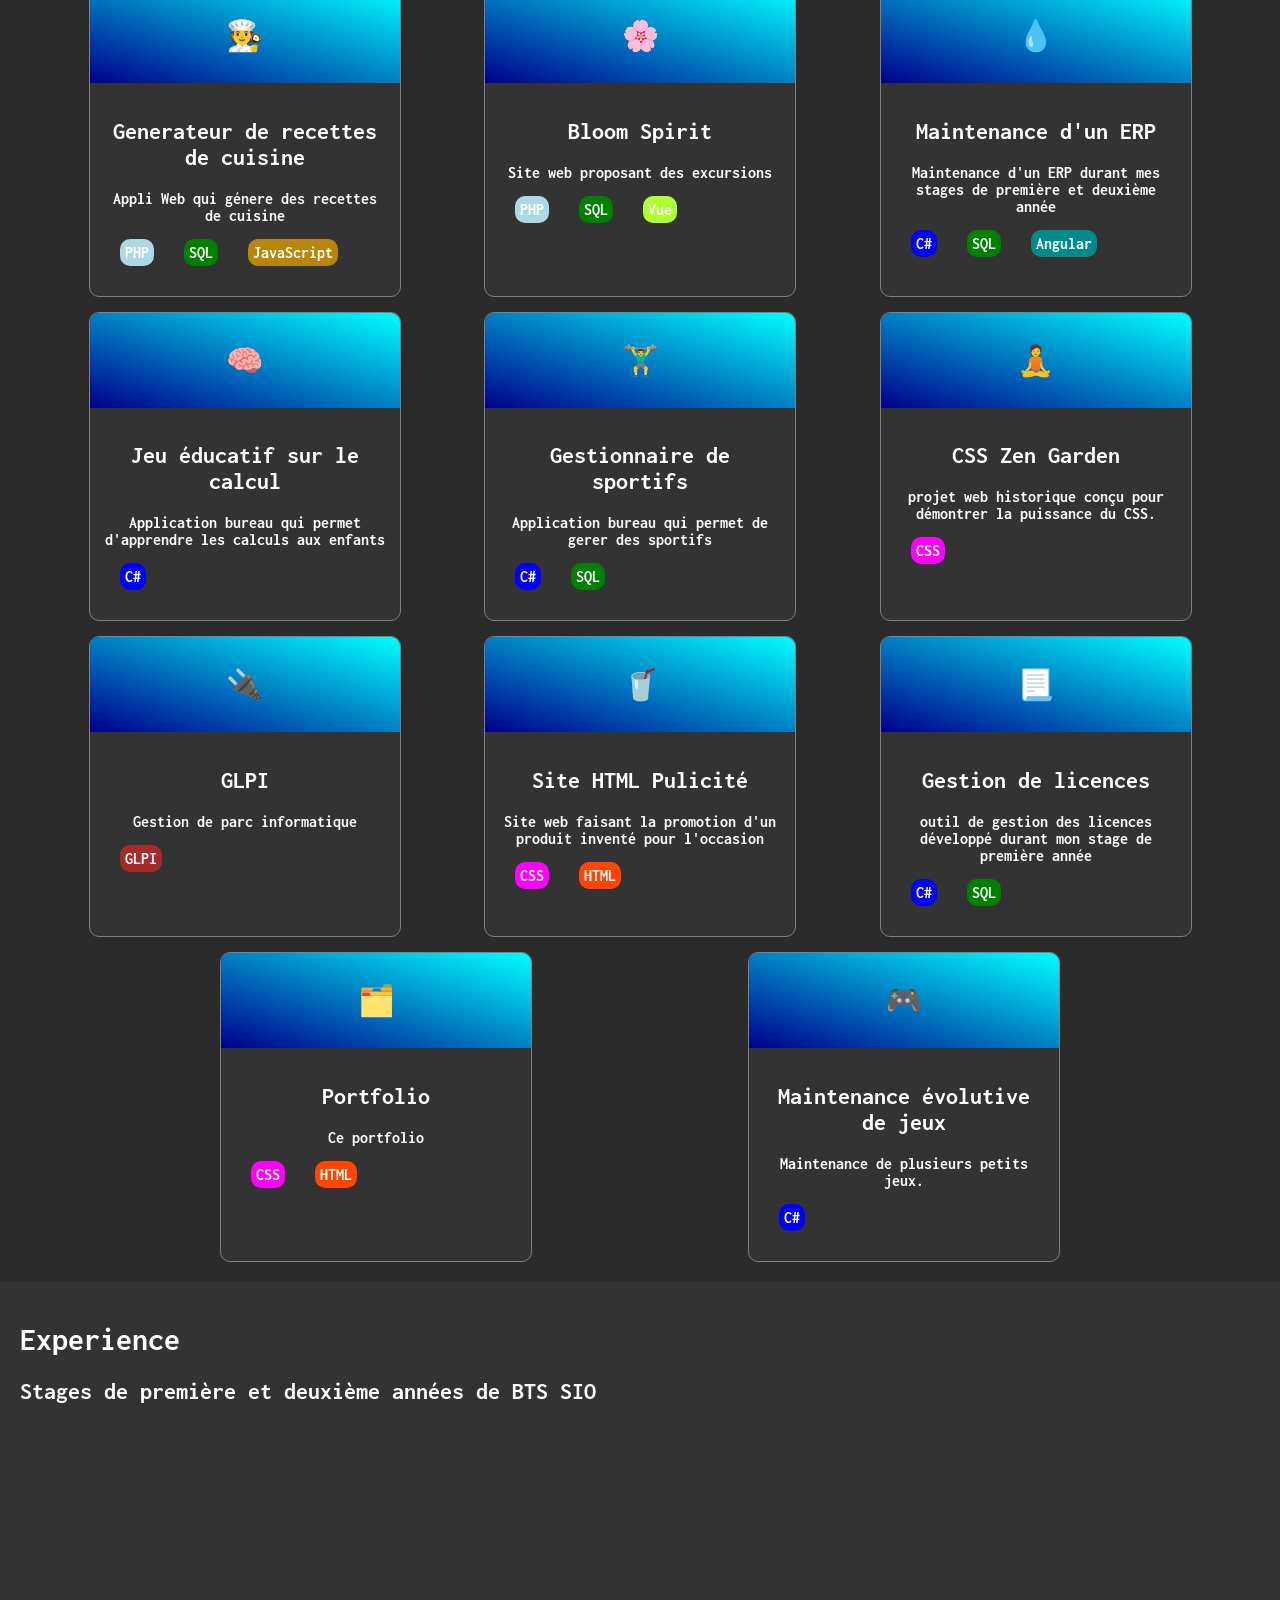
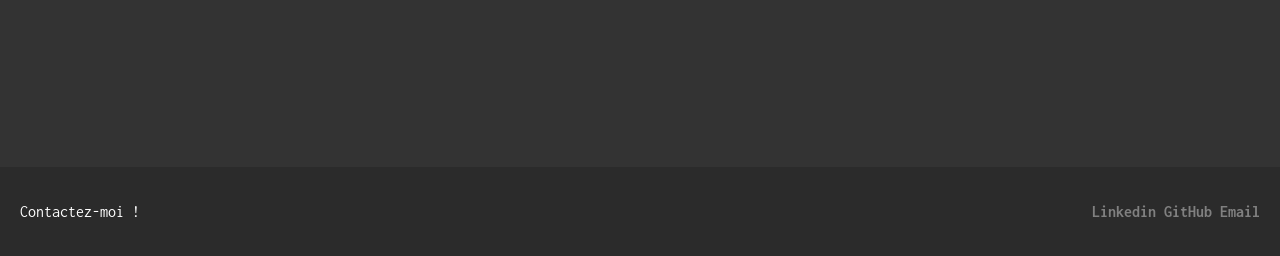
==== commit 83394641: "modif page bloomspirit" ====
--- a/index.html
+++ b/index.html
@@ -3,6 +3,7 @@
     <head>
         <meta charset="utf-8">
         <link rel="stylesheet" href="style.css" type="text/css" />
+        <title>Portfolio Hugo Berthonneau</title>
     </head>
     <body>
         <nav>
@@ -31,12 +32,20 @@
 
 
             <div id="aPropos">
-                <h1>À Propos</h1>
-
-                <p>
-                    Je suis étudiant en BTS SIO à Clermont-Ferrand. Mon parcours, complété par 2 stages de 1 mois et demi à la SOMEI, m'a permis d'acquérir une vision concrète du métier de développeur.
-                    Issu d'une formation STI2D, j'allie aujourd'hui logique technique et curiosité pour bâtir des infrastructures logicielles de qualité.
-                </p>
+                <div>
+                    <h1>À Propos</h1>
+                    <p>
+                        Étudiant en BTS SIO à Clermont-Ferrand, j'ai eu l'opportunité de découvrir concrètement le métier de développeur grâce à deux stages de six semaines réalisés au sein de la SOMEI.
+                    </p>
+                    <p>
+                        Ces expériences m'ont permis de participer à de vrais projets, de comprendre les exigences du développement logiciel en entreprise et d'affiner ma manière de travailler en équipe.
+                        Aujourd'hui, j'allie cette rigueur à une curiosité constante pour les nouvelles pratiques du développement afin de concevoir des solutions fiables, structurées et adaptées aux besoins réels des utilisateurs, tout en cherchant à améliorer continuellement mes compétences.
+                    </p>
+                    <p>
+                        Mon objectif est de poursuivre dans cette voie en intégrant des projets qui me permettent de progresser, d'expérimenter et de contribuer à la création d'outils numériques utiles et bien pensés.
+                    </p>
+                </div>
+
 
             </div>
 
--- a/style.css
+++ b/style.css
@@ -86,6 +86,10 @@
 
 #projets, #aPropos, #contact, #experience {
     padding: 20px;
+}
+
+#aPropos {
+    display: flex;
 }
 
 #projets, #contact, .description, #bilan{
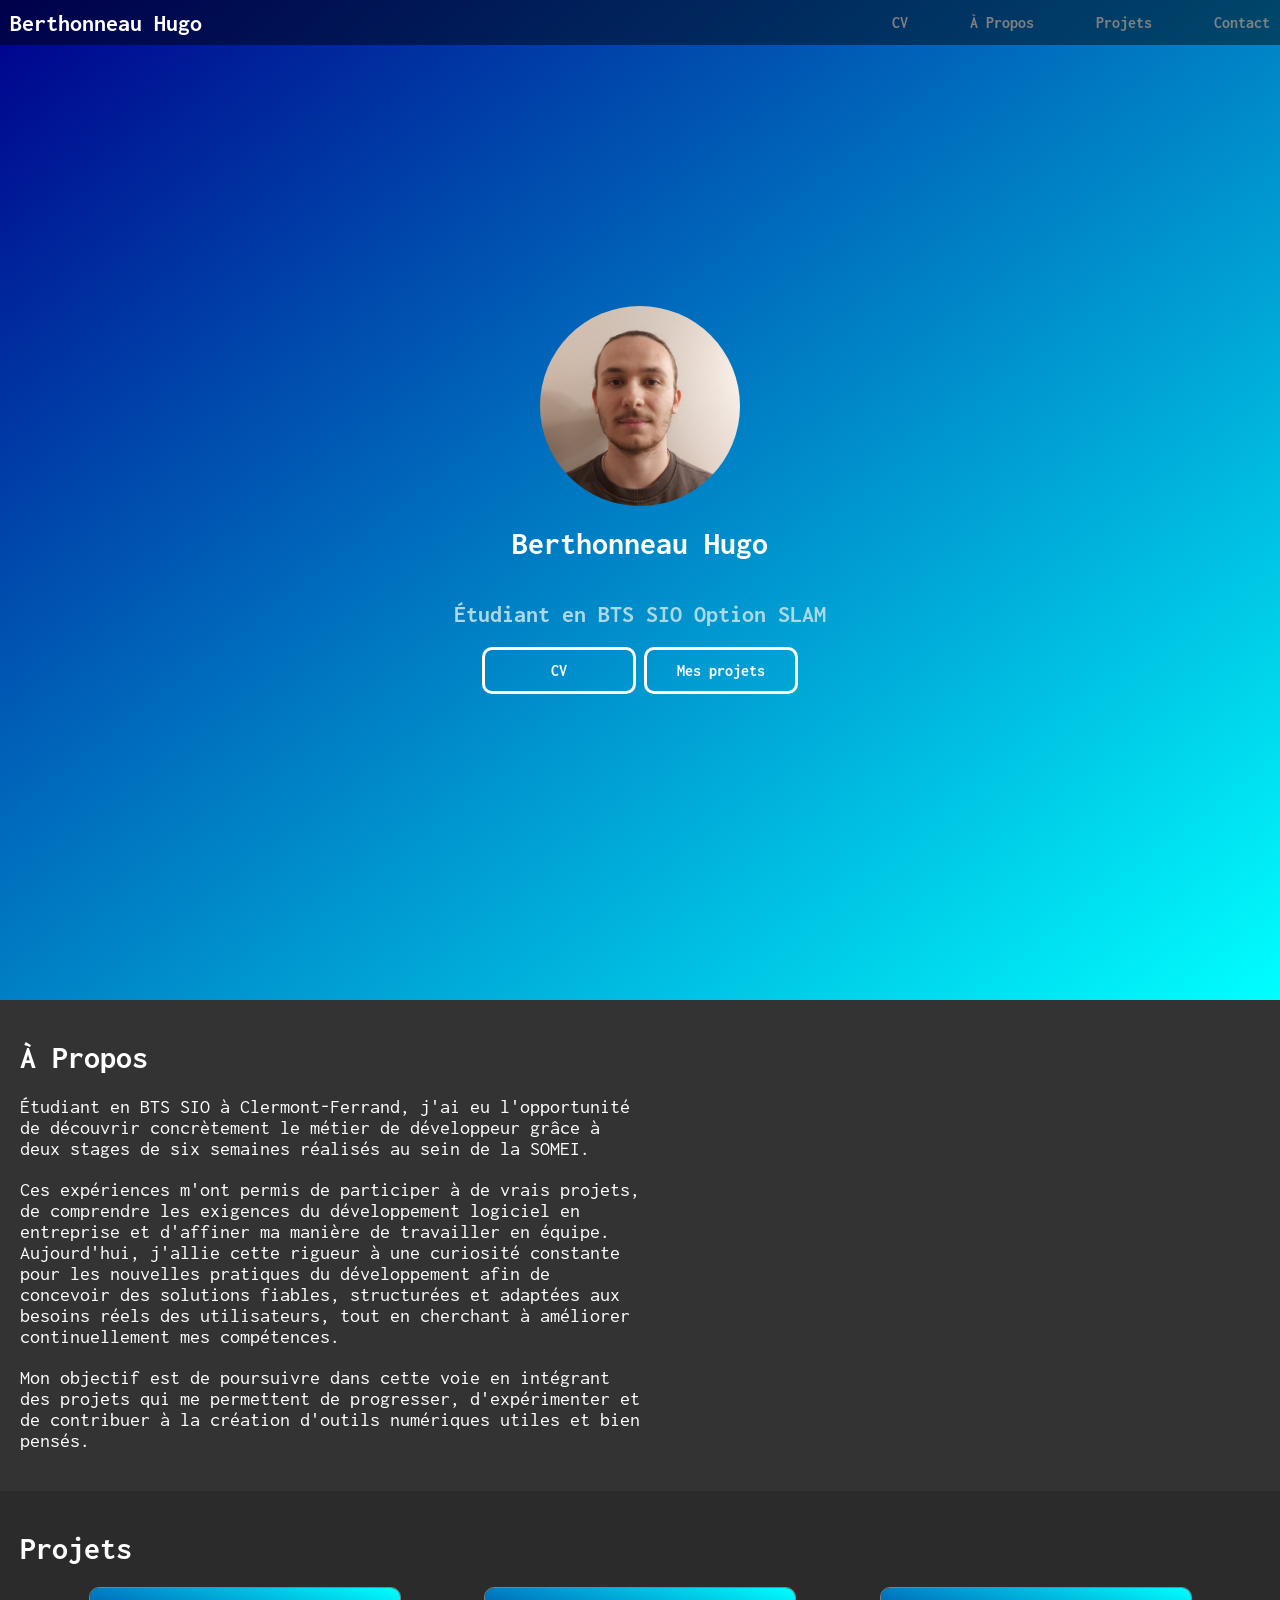
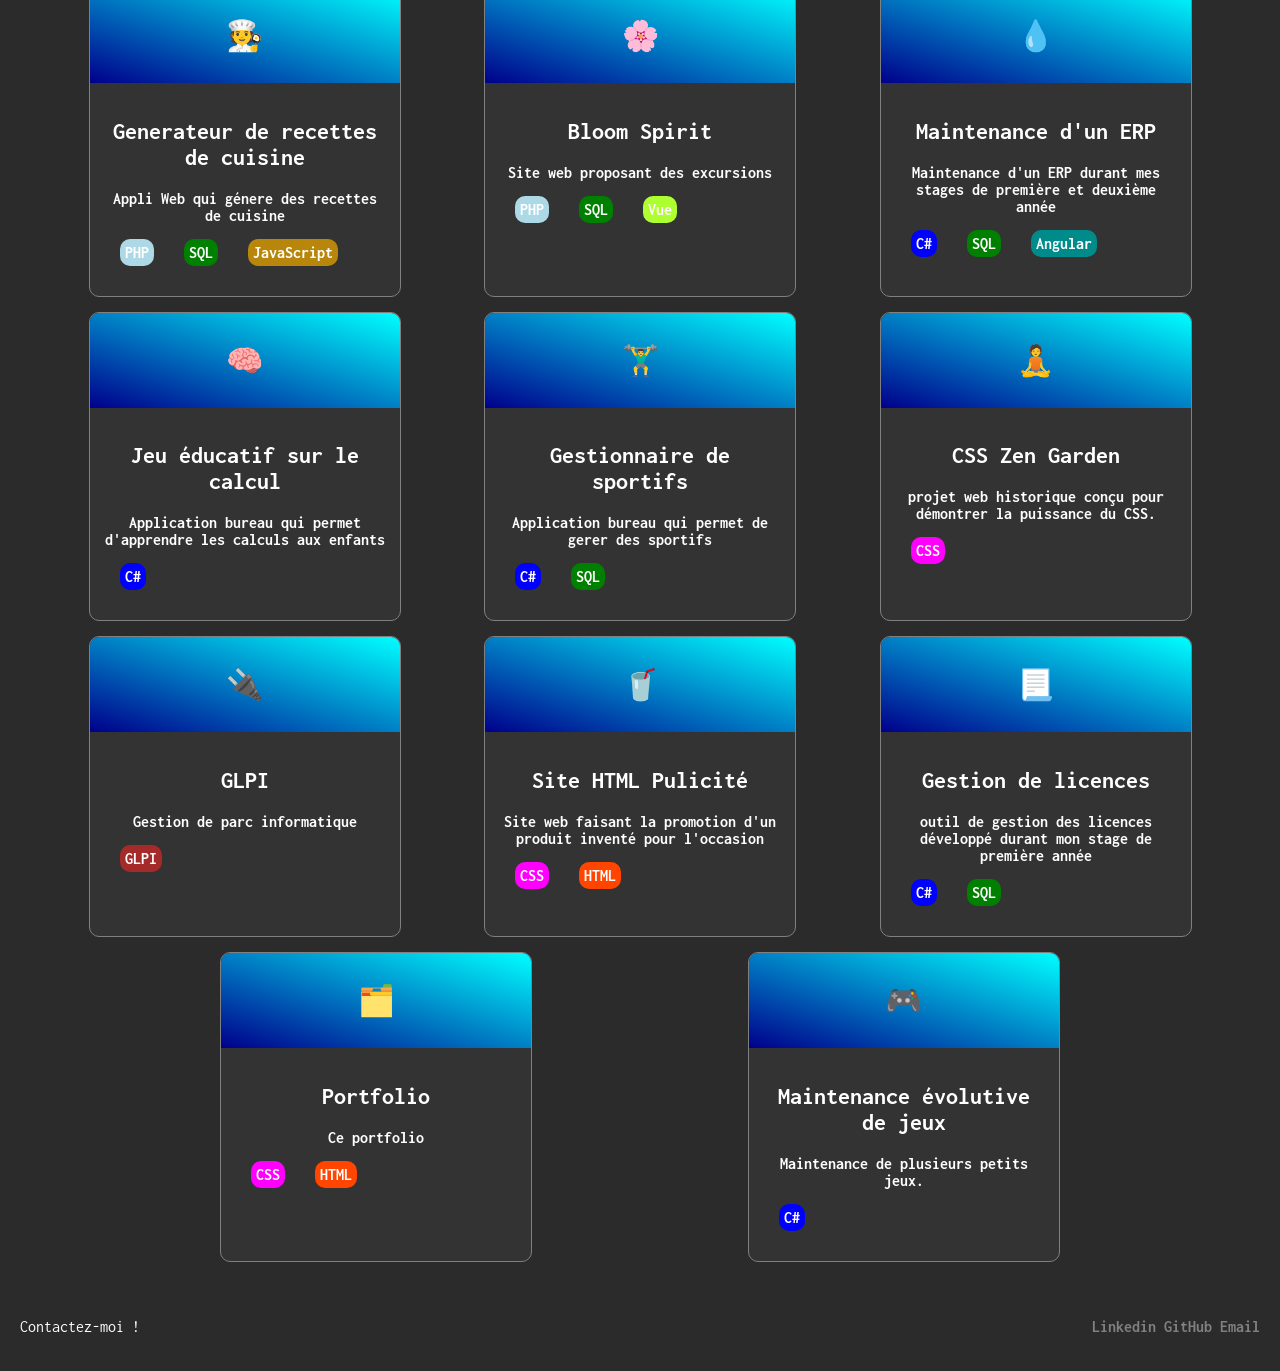
==== commit 444a607b: "correction mise en page" ====
--- a/index.html
+++ b/index.html
@@ -12,7 +12,6 @@
                 <a href="assets/pdf/CVHugoBerthonneau.pdf" download="CV_Hugo_Berthonneau">CV</a>
                 <a href="#aPropos">À Propos</a>
                 <a href="#projets">Projets</a>
-                <a href="#experience">Expérience</a>
                 <a href="#contact">Contact</a>
 
             </div>
@@ -87,7 +86,7 @@
                     </a>
 
                     <!-- carte "Maintenance d'un ERP"-->
-                    <a href="" class="projet">
+                    <a href="erp.html" class="projet">
                         <div class="headerProjet">
                             💧
                         </div>
@@ -222,34 +221,6 @@
                 </div>               
             </div>
 
-
-            <div id="experience">
-            <h1>Experience</h1>
-
-                <div>
-                    <h2>Stages de première et deuxième années de BTS SIO</h2>                    
-                </div>
-
-                <br>
-                <br>
-                <br>
-                <br>
-                <br>
-                <br>
-                <br>
-                <br>
-                <br>
-                <br>
-                <br>
-                <br>
-                <br>
-                <br>
-                <br>
-                <br>
-                <br>
-                <br>
-                <br>
-            </div>
 
             <div id="contact">
 
